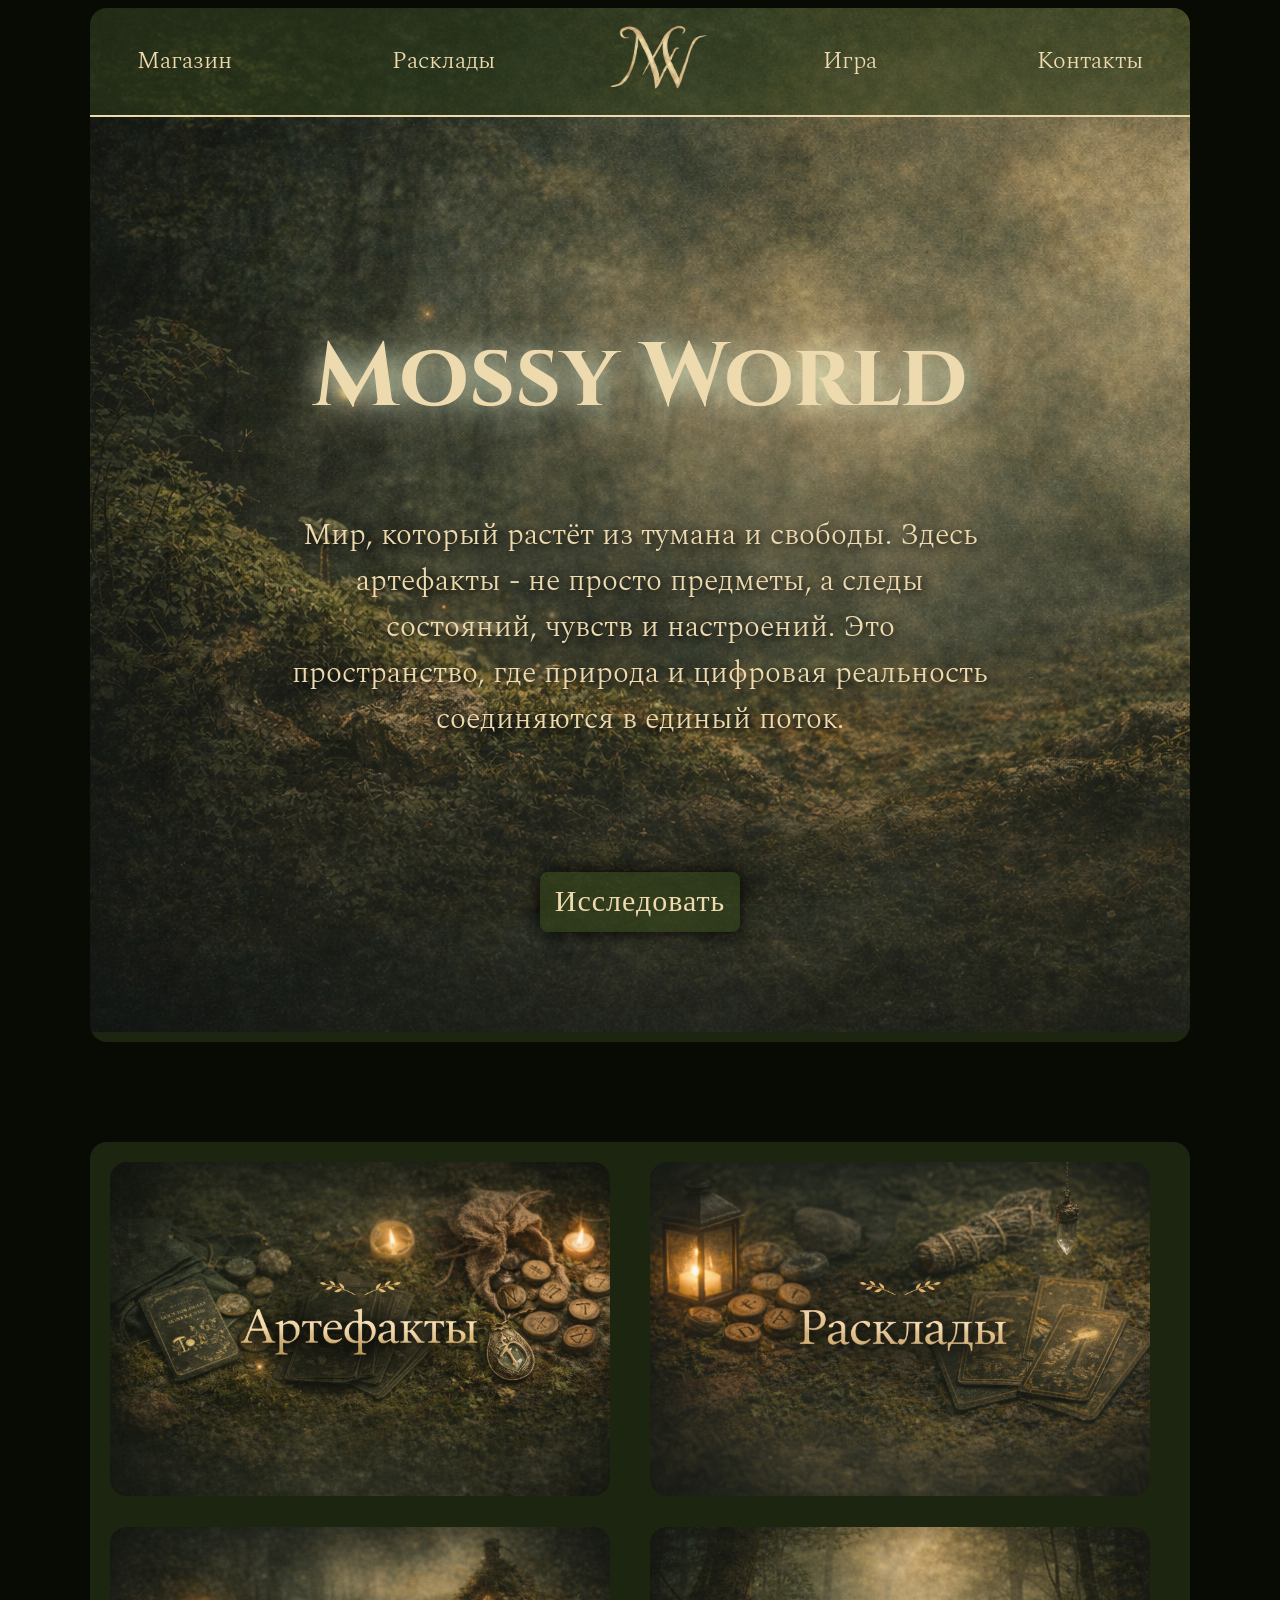
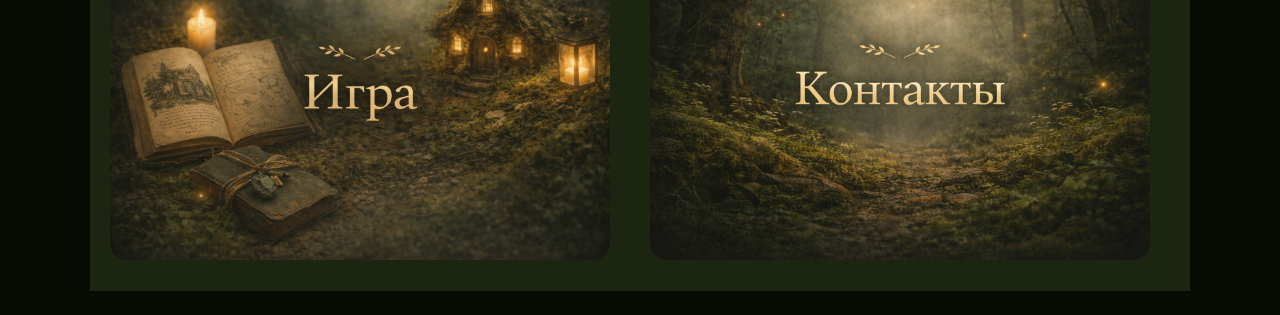
==== index.html @ aa2ac086 "Version1" ====
<!DOCTYPE html>
<html lang="ru">

<head>
    <meta charset="UTF-8">
    <meta name="viewport" content="width=device-width, initial-scale=1.0">
    <title>MossyWorld</title>
    <link rel="preconnect" href="https://fonts.googleapis.com">
    <link rel="preconnect" href="https://fonts.gstatic.com" crossorigin>
    <link
        href="https://fonts.googleapis.com/css2?family=Cinzel:wght@400..900&family=Spectral:ital,wght@0,200;0,300;0,400;0,500;0,600;0,700;0,800;1,200;1,300;1,400;1,500;1,600;1,700;1,800&display=swap"
        rel="stylesheet">
    <link rel="stylesheet" href="css/style.css">
</head>

<body>
    <main class="main" id="main">
        <header class="header">
            <nav class="nav">
                <ul>
                    <li><a href="shop.html">Магазин</a></li>
                    <li><a href="#">Расклады</a></li>
                </ul>
                <a href="#main"><img class="logoimg" src="assets/logo.PNG" alt="logo"></a>
                <ul>
                    <li><a href="#">Игра</a></li>
                    <li><a href="#">Контакты</a></li>
                </ul>
            </nav>

        </header>
        <div class="line"></div>
        <section class="desc">
            <h1>Mossy World</h1>
            <p>Мир, который растёт из тумана и свободы. Здесь артефакты - не просто предметы, а следы состояний, чувств
                и настроений. Это пространство, где природа и цифровая реальность соединяются в единый поток.</p>
        </section>
        <div class="res-btn">
            <a href="#btns">Исследовать</a>
        </div>



    </main>
    <section class="btns" id="btns">
        <ul>
            <li><a href="shop.html"><img class="btns-img"  src="assets/artefacts.png" alt="artefacts "></a></li>
            <li><a href="#"><img class="btns-img"  src="assets/layouts.png" alt="layouts "></a></li>
            <li><a href="#"><img class="btns-img"  src="assets/game.png" alt="game "></a></li>
            <li><a href="#"><img class="btns-img"  src="assets/contacts.png" alt="contacts "></a></li>
        </ul>
    
    </section>
</body>

</html>
---- css/style.css ----
* {
    box-sizing: border-box;
}
:root {
    --main-color: #eedaaf;
    --main-font: "Cinzel", serif;
    --color2: #31401b;
}
body{
    /* background-image: url(/assets/bg2.png);
    background-size: cover;
    background-repeat: no-repeat; */
    position: relative;
    font-family: var(--main-font);
    background-color: #080a04;
    
}
h1 {
    font-family: var(--main-font);
    font-size: 90px;
    text-shadow: 1px 1px 30px rgb(243, 255, 218);
    
    
}
a{
    text-decoration: none;
    color: #eedaaf;
}
.logoimg{
    width: 100px;
}
.main {
    max-width: 1100px;
    width: 100%;
    margin: 0 auto;
    
    background-color: rgba(49, 64, 27, 0.5);
    background-image: url(/assets/bg.png);
    background-repeat: no-repeat;
    border-radius: 17px ;
    padding-bottom: 10px;
    margin-bottom: 100px;
    
}
.header {
    margin-bottom: 0px;
    background-color: rgba(49, 64, 27, 0.5);
    border-radius: 17px 17px 0 0 ;
    position: sticky;
   
}
.nav {
    display: flex;
    align-items: center;
    color: var(--main-color);
    gap: 20px;
    justify-content: space-around;
    font-family: "Spectral", serif;
  font-weight: 300;
  font-style: normal;

}
.nav ul {
    list-style: none;
    display: flex;
    gap: 160px;
    padding: 0;
    font-size: 24px;
}
.nav ul li:hover{
    text-shadow: 2px 2px 10px rgb(255, 255, 255);
}
.line {
    width: 1100px;
    height: 2px;
    background-color: #eedaaf;
    margin: 0 auto;
    margin-bottom: 200px;
}
.desc{
    max-width: 700px;
    width: 100%;
    margin: 0 auto;
    text-align: center;
    color: #eedaaf;
    padding-bottom: 100px;
}
.desc p{
    font-family: "Spectral", serif;
  font-weight: 300;
  font-style: normal;
  font-size:30px;
  text-shadow: 2px 3px 10px black;
}
.res-btn{
    max-width: 200px;
    width: 100%;
    margin: 0 auto;
    margin-bottom: 100px;
    background-color: rgba(49, 64, 27, 0.7);
    padding: 10px;
    text-align: center;
    font-size: 30px;
    font-weight: 300;
    letter-spacing: 1px;
    border-radius: 8px;
    box-shadow: 0px 0px 20px #000000;
}
.res-btn:hover{
    box-shadow: 0px 0px 20px #eedaaf;
}

.btns{
    max-width: 1100px;
    width: 100%;
    margin: 0 auto;
    
}
.btns ul{
    list-style: none;
    display: grid;
    grid-template-columns: 1fr 1fr;
    gap: 20px;
    background-color: rgba(49, 64, 27, 0.5);
    border-radius:17px 17px 0 0  ;
    padding: 20px;

    font-family: "Spectral", serif;
  font-weight: 300;
  font-style: normal;
  font-size: 24px;
}
.btns-img{
    width: 500px;
    border-radius: 17px;
}
@media (max-width: 1024px) {
  .main,
  .btns {
    max-width: 95%;
  }

  .line {
    width: 100%;
    margin-bottom: 120px;
  }

  .nav ul {
    gap: 60px;
    font-size: 20px;
  }

  h1 {
    font-size: 72px;
  }

  .desc {
    max-width: 90%;
    padding-bottom: 80px;
  }

  .desc p {
    font-size: 26px;
  }

  .btns-img {
    width: 100%;
    display: block;
  }
}

@media (max-width: 768px) {
  .main {
    max-width: calc(100% - 20px);
    border-radius: 14px;
    margin-bottom: 60px;
    background-position: center;
    background-size: cover;
  }

  .header {
    border-radius: 14px 14px 0 0;
  }

  .nav {
    padding: 12px 10px;
  }

  .nav ul {
    gap: 18px;
    font-size: 18px;
    flex-wrap: wrap;
    justify-content: center;
  }

  .logoimg {
    width: 70px;
  }

  .line {
    width: 100%;
    margin-bottom: 80px;
  }

  h1 {
    font-size: 52px;
    text-align: center;
    line-height: 1.1;
    margin-bottom: 24px;
  }

  .desc {
    max-width: 90%;
    padding: 0 10px 70px;
  }

  .desc p {
    font-size: 22px;
    line-height: 1.5;
  }

  .res-btn {
    max-width: 190px;
    font-size: 24px;
    margin-bottom: 70px;
    padding: 12px;
  }

  .btns ul {
    grid-template-columns: 1fr;
    gap: 16px;
    padding: 16px;
    font-size: 20px;
    border-radius: 14px;
  }

  .btns-img {
    width: 100%;
    border-radius: 14px;
    display: block;
  }
}

@media (max-width: 480px) {
  body {
    padding: 0;
  }

  .main,
  .btns {
    max-width: calc(100% - 12px);
  }

  .main {
    border-radius: 12px;
    margin-bottom: 40px;
  }

  .header {
    border-radius: 12px 12px 0 0;
  }

  .nav {
    padding: 10px 8px;
  }

  .nav ul {
    gap: 12px;
    font-size: 15px;
  }

  .logoimg {
    width: 54px;
  }

  h1 {
    font-size: 38px;
    text-shadow: 1px 1px 18px rgb(243, 255, 218);
  }

  .line {
    margin-bottom: 50px;
  }

  .desc {
    max-width: 94%;
    padding: 0 8px 50px;
  }

  .desc p {
    font-size: 18px;
    line-height: 1.55;
  }

  .res-btn {
    max-width: 170px;
    font-size: 20px;
    padding: 10px;
    margin-bottom: 50px;
    border-radius: 10px;
  }

  .btns ul {
    padding: 10px;
    gap: 12px;
    font-size: 18px;
    border-radius: 12px;
  }

  .btns-img {
    border-radius: 12px;
  }
}
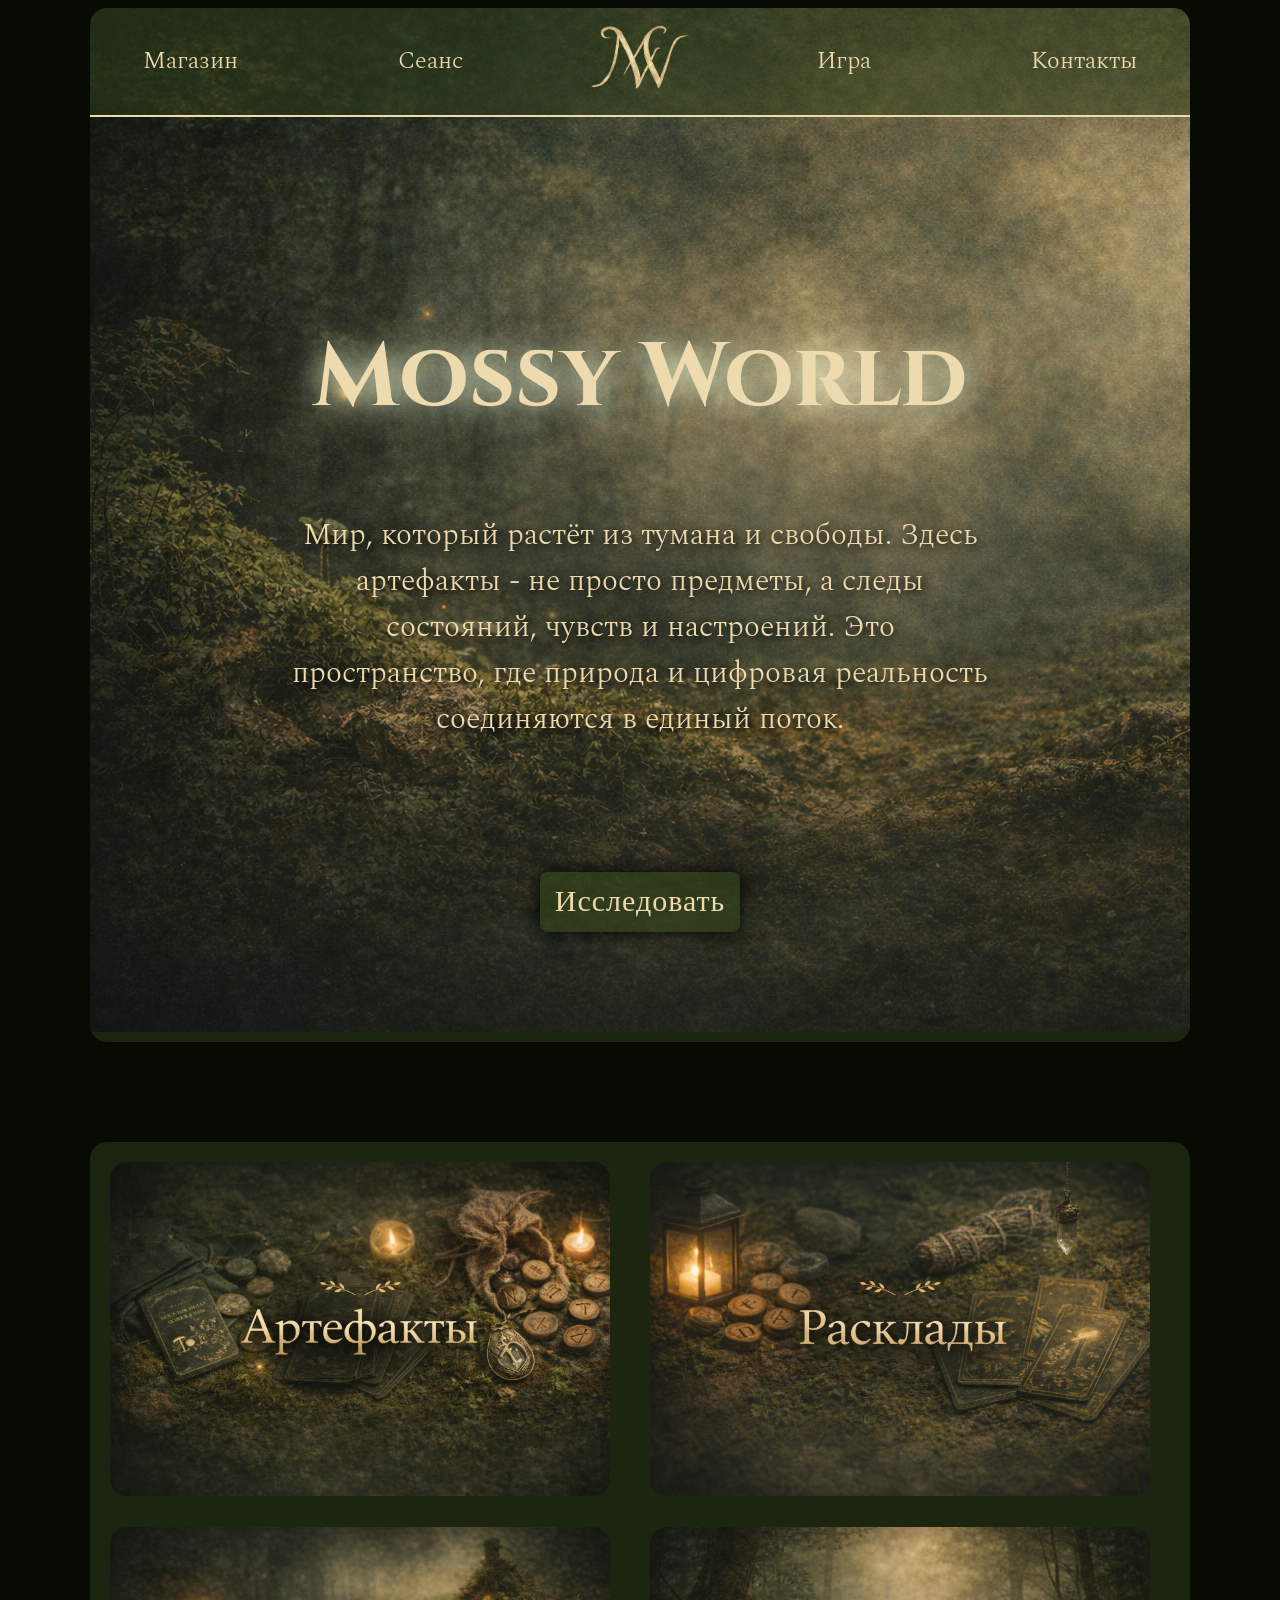
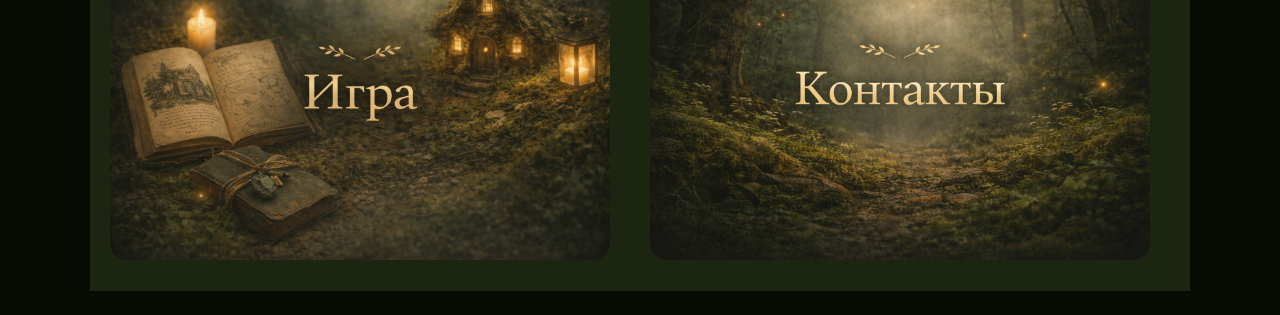
==== commit b01eeb21: "add session" ====
--- a/index.html
+++ b/index.html
@@ -19,7 +19,7 @@
             <nav class="nav">
                 <ul>
                     <li><a href="shop.html">Магазин</a></li>
-                    <li><a href="#">Расклады</a></li>
+                    <li><a href="session.html">Сеанс</a></li>
                 </ul>
                 <a href="#main"><img class="logoimg" src="assets/logo.PNG" alt="logo"></a>
                 <ul>
@@ -45,7 +45,7 @@
     <section class="btns" id="btns">
         <ul>
             <li><a href="shop.html"><img class="btns-img"  src="assets/artefacts.png" alt="artefacts "></a></li>
-            <li><a href="#"><img class="btns-img"  src="assets/layouts.png" alt="layouts "></a></li>
+            <li><a href="session.html"><img class="btns-img"  src="assets/layouts.png" alt="layouts "></a></li>
             <li><a href="#"><img class="btns-img"  src="assets/game.png" alt="game "></a></li>
             <li><a href="#"><img class="btns-img"  src="assets/contacts.png" alt="contacts "></a></li>
         </ul>
--- a/css/style.css
+++ b/css/style.css
@@ -35,7 +35,7 @@
     margin: 0 auto;
     
     background-color: rgba(49, 64, 27, 0.5);
-    background-image: url(/assets/bg.png);
+    background-image: url("../assets/bg.png");
     background-repeat: no-repeat;
     border-radius: 17px ;
     padding-bottom: 10px;
